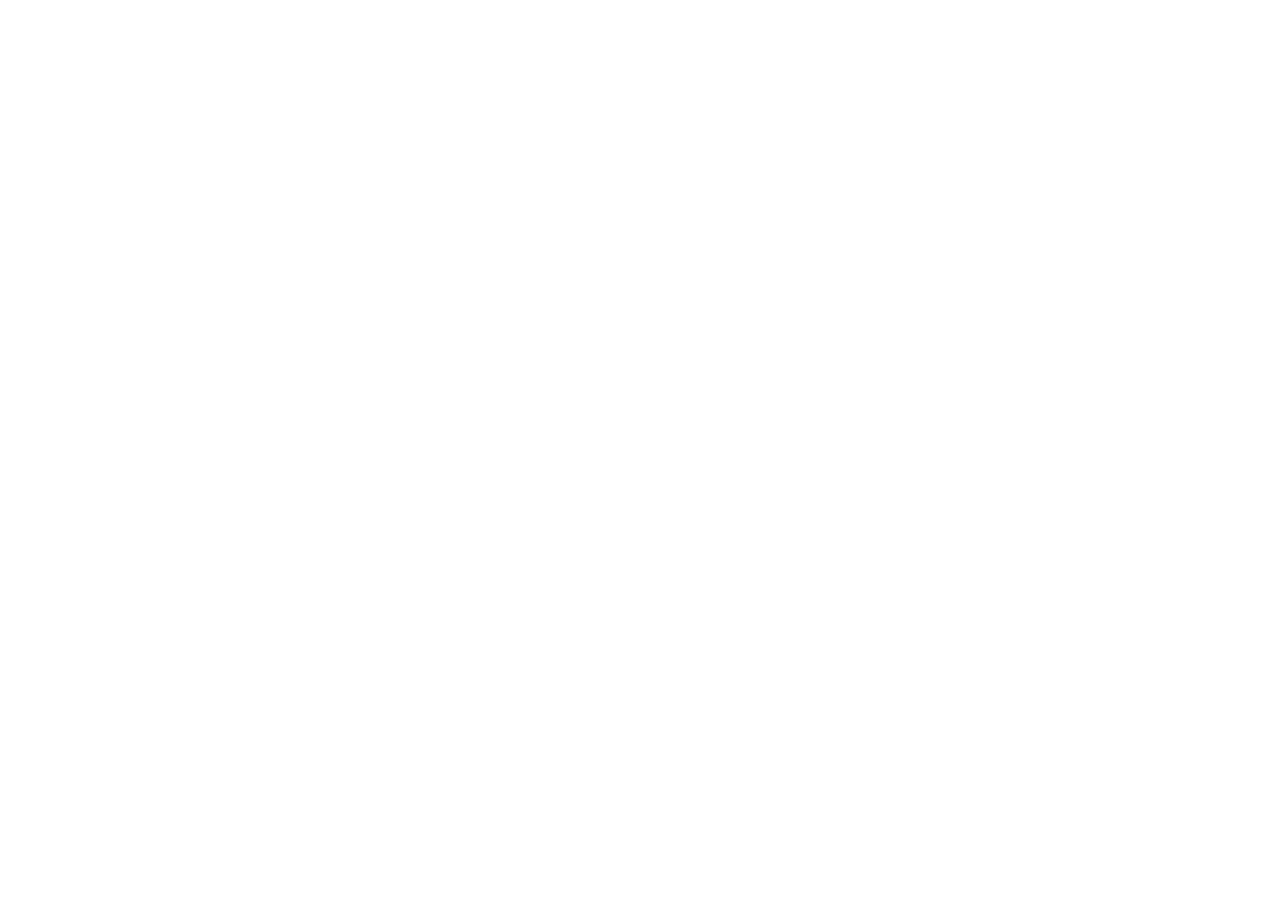
==== index.html @ 41c3ecc8 "Add reset css file" ====
<!DOCTYPE html>
<html lang="en">
<head>
    <meta charset="UTF-8">
    <meta http-equiv="X-UA-Compatible" content="IE=edge">
    <meta name="viewport" content="width=device-width, initial-scale=1.0">
    <title>Document</title>
</head>
<body>
    <div class="image-decor">
        <div class="logo-name">
            <img src="images/odin-lined.png" alt="">
        </div>
    </div>
</body>
</html>
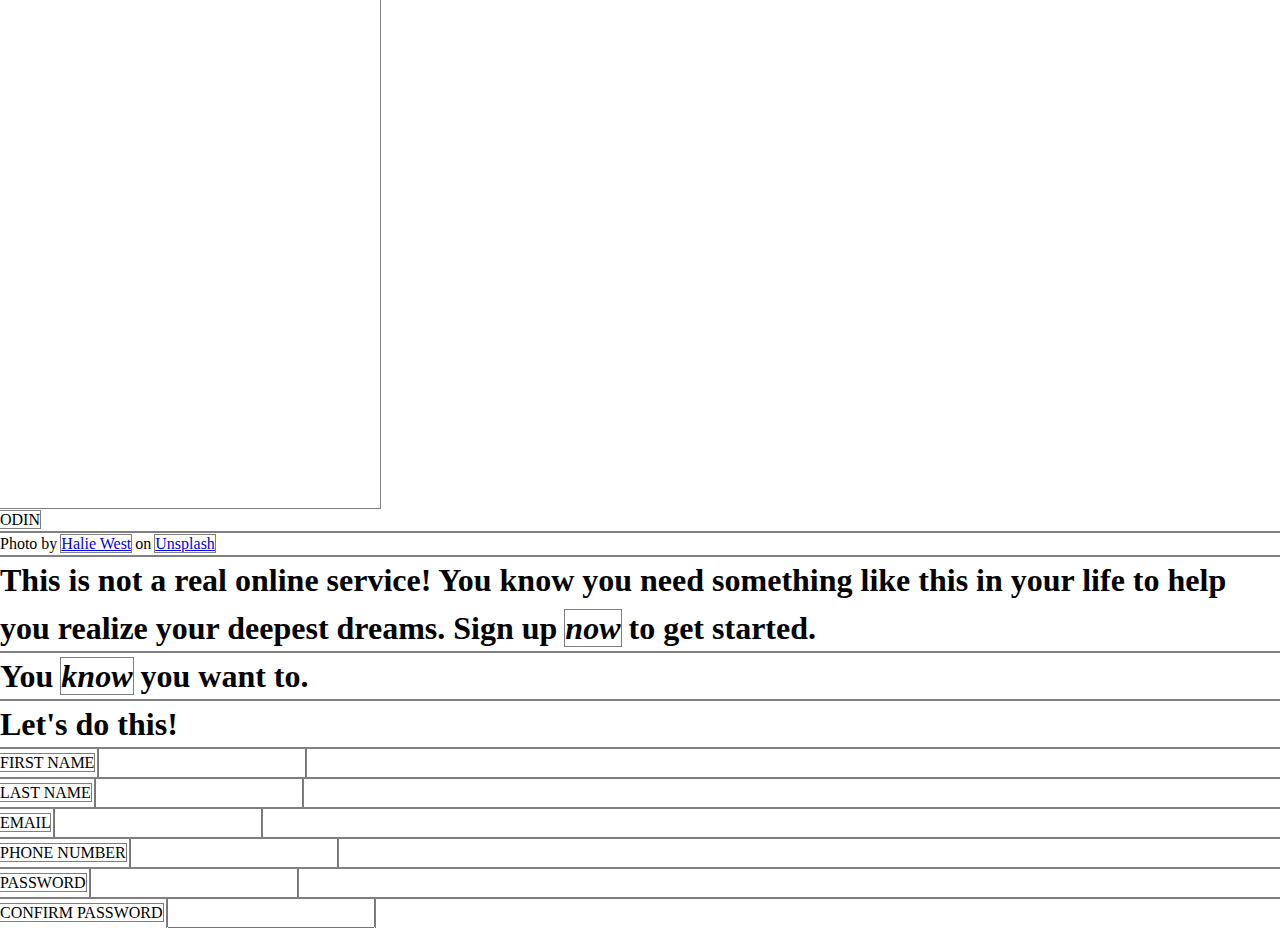
==== commit e1a14d25: "Code form section" ====
--- a/index.html
+++ b/index.html
@@ -1,16 +1,66 @@
 <!DOCTYPE html>
 <html lang="en">
+
 <head>
     <meta charset="UTF-8">
     <meta http-equiv="X-UA-Compatible" content="IE=edge">
     <meta name="viewport" content="width=device-width, initial-scale=1.0">
+    <link rel="stylesheet" href="./styles/reset.css">
+    <link rel="stylesheet" href="./styles/style.css">
     <title>Document</title>
 </head>
+
 <body>
-    <div class="image-decor">
+    <header class="image-decoration">
         <div class="logo-name">
-            <img src="images/odin-lined.png" alt="">
+            <img src="images/odin-lined.png" alt="Company logo">
+            <span>ODIN</span>
         </div>
-    </div>
+        <div class="acknowledgement">
+            Photo by <a href="https://unsplash.com/@haliewestphoto">Halie West</a> on <a
+                href="https://unsplash.com/">Unsplash</a>
+        </div>
+    </header>
+    <main>
+        <section class="pitch">
+            <h1>
+                This is not a real online service! You know you need something like this in your life to help you
+                realize your deepest dreams. Sign up <em>now</em> to get started.
+            </h1>
+            <h1>You <em>know</em> you want to.</h1>
+        </section>
+        <section>
+            <h1>Let's do this!</h1>
+            <form action="" method="post">
+                <div>
+                    <label for="first-name">FIRST NAME</label>
+                    <input type="text" name="first-name" id="first-name">
+                </div>
+                <div>
+                    <label for="last-name">LAST NAME</label>
+                    <input type="text" name="last-name" id="last-name">
+                </div>
+                <div>
+                    <label for="email">EMAIL</label>
+                    <input type="email" name="email" id="email">
+                </div>
+                <div>
+                    <label for="phone-number">PHONE NUMBER</label>
+                    <input type="tel" name="phone-number" id="phone-number">
+                </div>
+                <div>
+                    <label for="password">PASSWORD</label>
+                    <input type="password" name="password" id="password">
+                </div>
+                <div>
+                    <label for="confirm-password">CONFIRM PASSWORD</label>
+                    <input type="password" name="confirm-password" id="confirm-password">
+                </div>
+            </form>
+        </section>
+
+
+    </main>
 </body>
+
 </html>--- a/styles/style.css
+++ b/styles/style.css
@@ -0,0 +1,3 @@
+* {
+    outline: solid 1px gray;
+}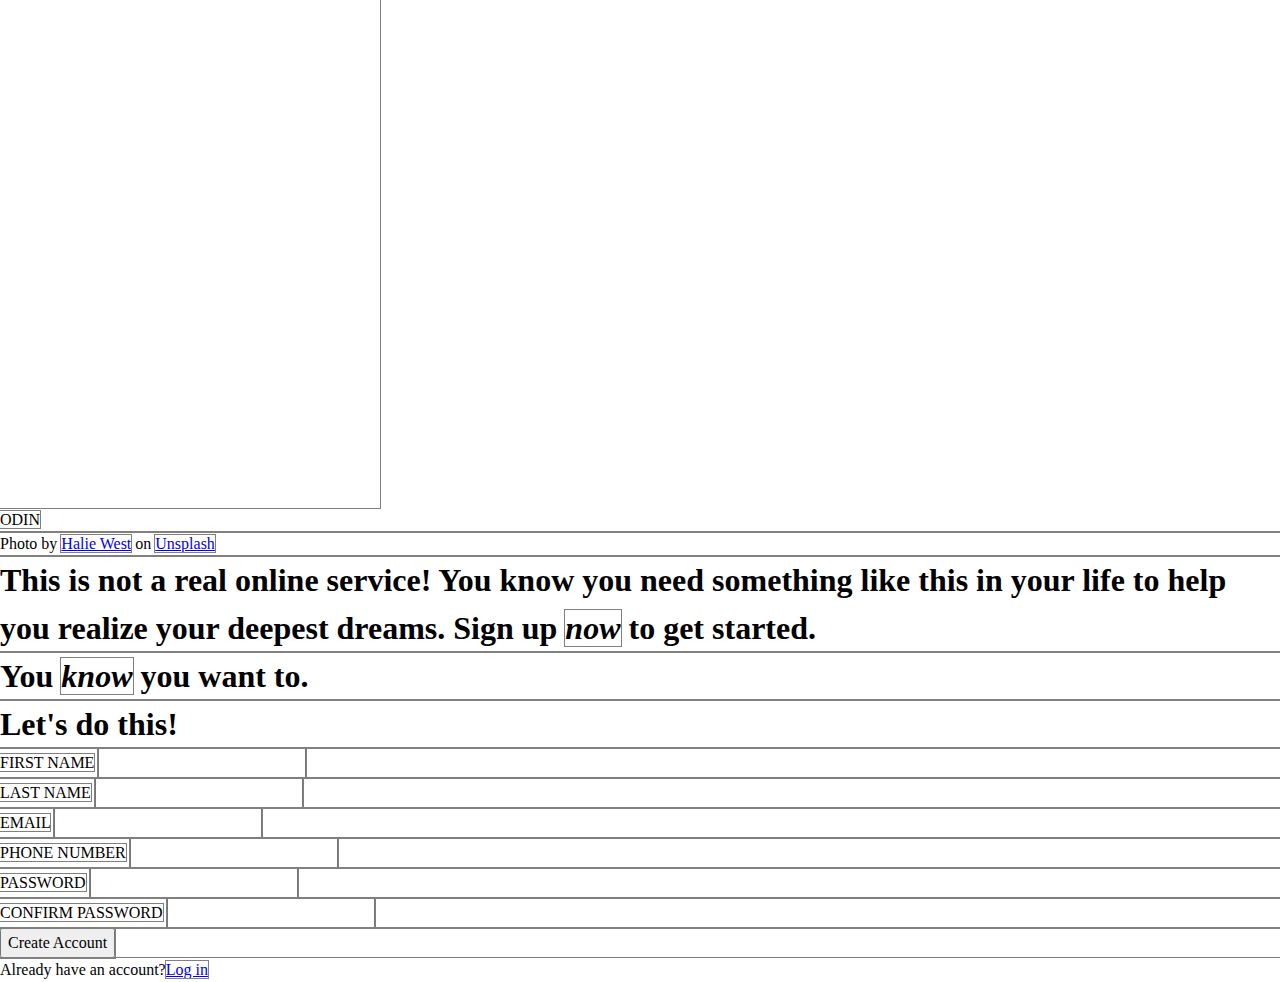
==== commit 57723d1d: "Complete html draft" ====
--- a/index.html
+++ b/index.html
@@ -29,7 +29,7 @@
             </h1>
             <h1>You <em>know</em> you want to.</h1>
         </section>
-        <section>
+        <section class="details">
             <h1>Let's do this!</h1>
             <form action="" method="post">
                 <div>
@@ -58,7 +58,12 @@
                 </div>
             </form>
         </section>
-
+        <section class="login">
+            <button type="submit">Create Account</button>
+            <p>
+                Already have an account?<a href="#">Log in</a>
+            </p>
+        </section>
 
     </main>
 </body>
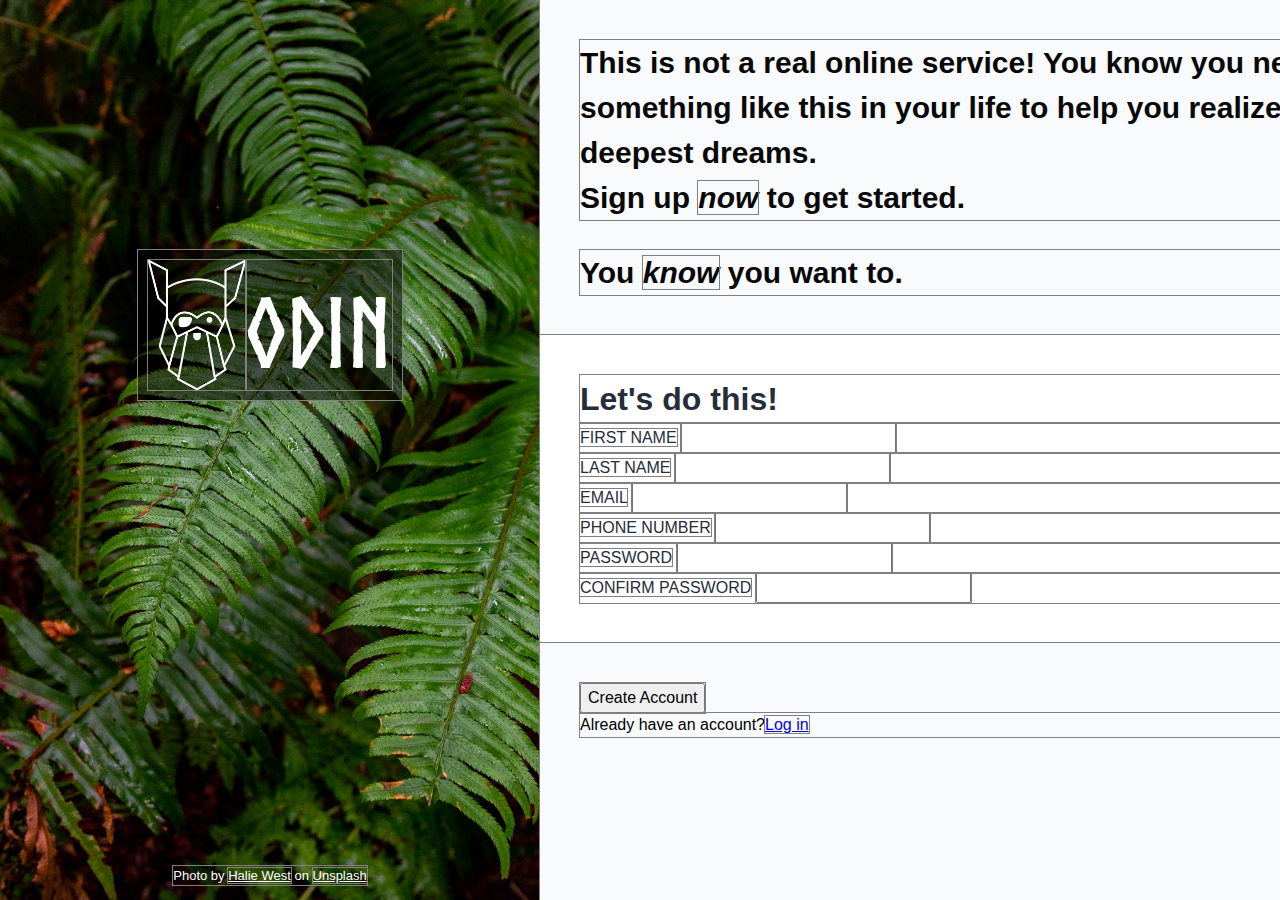
==== commit 56ab7317: "Style top right section" ====
--- a/index.html
+++ b/index.html
@@ -25,7 +25,7 @@
         <section class="pitch">
             <h1>
                 This is not a real online service! You know you need something like this in your life to help you
-                realize your deepest dreams. Sign up <em>now</em> to get started.
+                realize your deepest dreams. <br>Sign up <em>now</em> to get started.
             </h1>
             <h1>You <em>know</em> you want to.</h1>
         </section>
--- a/styles/style.css
+++ b/styles/style.css
@@ -1,3 +1,98 @@
 * {
     outline: solid 1px gray;
+}
+
+:root {
+    --clr-body-background: #202020;
+    --clr-logo-background: rgba(0, 0, 0, 0.5);
+    --clr-section-background1: #F9FAFB;
+    --clr-section-background2: #FFF;
+    --clr-primary-text: #080808;
+    --clr-secondary-text: #252D3A;
+    --font-main: Arial, Helvetica, sans-serif;
+}
+
+@font-face {
+    font-family: norse;
+    src: url("/fonts/Norse-Bold.otf") format("opentype");
+}
+
+body {
+    display: flex;
+    flex-direction: row;
+    justify-content: center;
+    align-items: stretch;
+    width: 1440px;
+    margin: auto;
+    background-color: var(--clr-body-background);
+    font-family: var(--font-main);
+}
+
+header {
+    display: flex;
+    flex-direction: column;
+    justify-content: space-between;
+    align-items: center;
+    width: 540px;
+    background-image: url("/images/halie-west.jpg");
+    background-size: cover;
+    padding-top: 250px;
+    padding-bottom: 15px;
+}
+
+.logo-name {
+    display: flex;
+    flex-direction: row;
+    justify-content: center;
+    height: 150px;
+    background-color: var(--clr-logo-background);
+    padding: 10px;
+}
+
+.logo-name>span {
+    font-family: norse, sans-serif;
+    color: white;
+    font-size: 6rem;
+}
+
+.acknowledgement {
+    color: white;
+    font-size: 0.8125rem;
+}
+
+.acknowledgement>a {
+    color: white;
+}
+
+main {
+    display: flex;
+    flex-direction: column;
+    width: 900px;
+}
+
+section {
+    padding: 40px;
+
+}
+
+.pitch {
+    flex: 3;
+    display: flex;
+    flex-direction: column;
+    justify-content: end;
+    background-color: var(--clr-section-background1);
+    color: var(--clr-primary-text);
+    gap: 30px;
+    font-size: .938rem;
+}
+
+.details {
+    flex: 2;
+    background-color: var(--clr-section-background2);
+    color: var(--clr-secondary-text);
+}
+
+.login {
+    flex: 3;
+    background-color: var(--clr-section-background1);
 }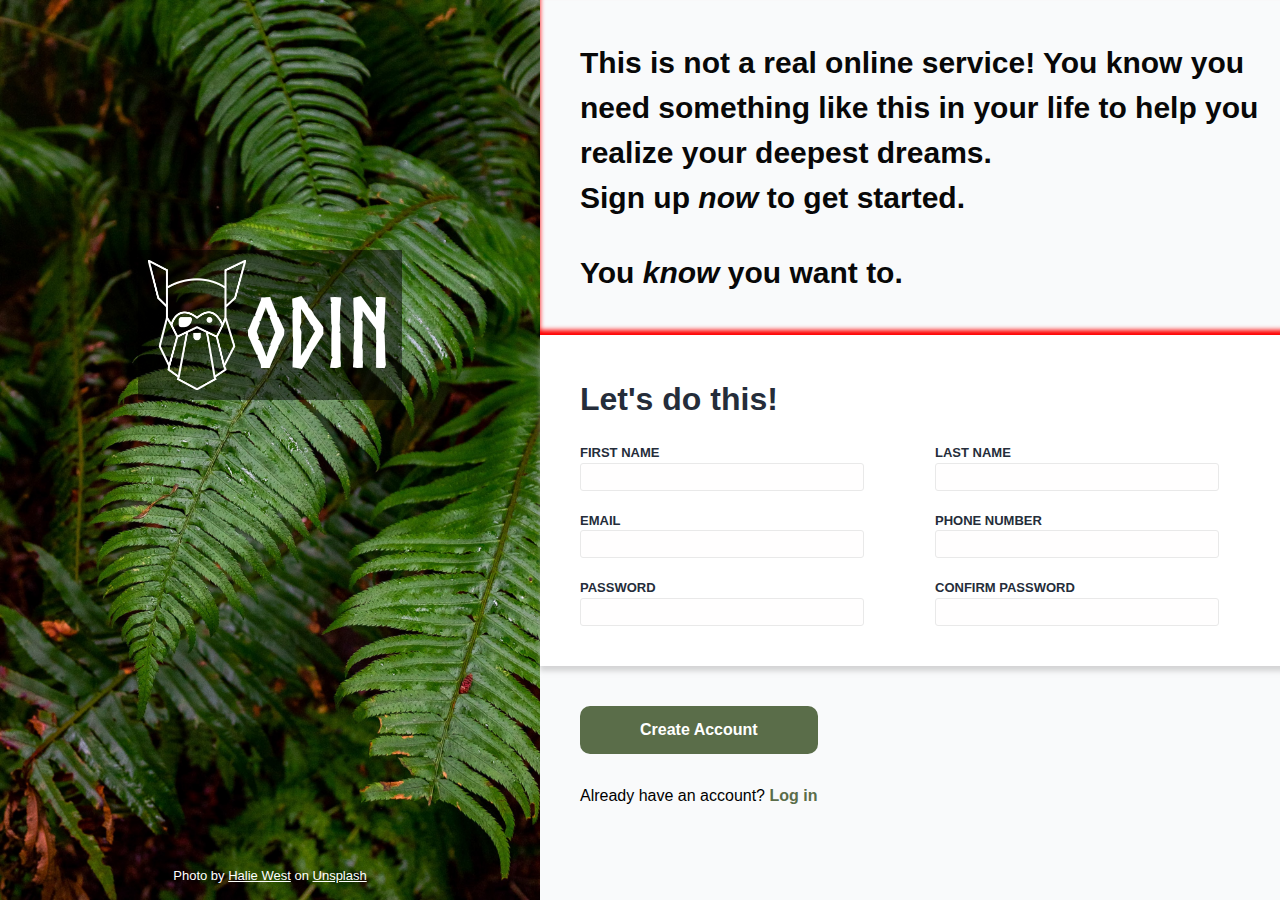
==== commit b46d3dbf: "Style login section" ====
--- a/index.html
+++ b/index.html
@@ -61,7 +61,7 @@
         <section class="login">
             <button type="submit">Create Account</button>
             <p>
-                Already have an account?<a href="#">Log in</a>
+                Already have an account?<a href="#"> Log in</a>
             </p>
         </section>
 
--- a/styles/style.css
+++ b/styles/style.css
@@ -1,5 +1,5 @@
 * {
-    outline: solid 1px gray;
+    /* outline: solid 1px gray;  */
 }
 
 :root {
@@ -7,8 +7,13 @@
     --clr-logo-background: rgba(0, 0, 0, 0.5);
     --clr-section-background1: #F9FAFB;
     --clr-section-background2: #FFF;
+    --clr-section-shadow: rgba(175, 175, 175, 0.5);
     --clr-primary-text: #080808;
     --clr-secondary-text: #252D3A;
+    --clr-input-border: #E9E9E9;
+    --clr-input-background: #FFFEFE;
+    --clr-button-background: #5a6d49;
+    --font-logo: norse, sans-serif;
     --font-main: Arial, Helvetica, sans-serif;
 }
 
@@ -38,6 +43,7 @@
     background-size: cover;
     padding-top: 250px;
     padding-bottom: 15px;
+
 }
 
 .logo-name {
@@ -50,7 +56,7 @@
 }
 
 .logo-name>span {
-    font-family: norse, sans-serif;
+    font-family: var(--font-logo);
     color: white;
     font-size: 6rem;
 }
@@ -71,7 +77,7 @@
 }
 
 section {
-    padding: 40px;
+    padding: 40px 150px 40px 40px;
 
 }
 
@@ -84,15 +90,70 @@
     color: var(--clr-primary-text);
     gap: 30px;
     font-size: .938rem;
+    box-shadow: 0px -5px 5px red inset;
+    /* box-shadow: 0px -5px 5px var(--clr-section-shadow) inset; */
 }
 
 .details {
     flex: 2;
+    display: flex;
+    flex-direction: column;
+    justify-content: space-between;
+    align-items: stretch;
+    gap: 20px;
     background-color: var(--clr-section-background2);
     color: var(--clr-secondary-text);
+    box-shadow: 0px 5px 5px var(--clr-section-shadow);
+}
+
+form {
+    display: grid;
+    grid-template-columns: 1fr 1fr;
+    grid-template-rows: 1fr 1fr 1fr;
+    row-gap: 20px;
+}
+
+form>div {
+    display: flex;
+    flex-direction: column;
+    align-items: flex-start;
+}
+
+label {
+    font-size: 0.813rem;
+    font-weight: 600;
+}
+
+input {
+    appearance: none;
+    background-color: var(--clr-input-background);
+    border: solid 1px var(--clr-input-border);
+    border-radius: 3px;
+    width: 80%;
 }
 
 .login {
+    z-index: -1;
     flex: 3;
     background-color: var(--clr-section-background1);
+    display: flex;
+    flex-direction: column;
+    justify-content: flex-start;
+    align-items: flex-start;
+    gap: 30px;
+}
+
+button {
+    background-color: var(--clr-button-background);
+    color: white;
+    border: none;
+    padding: 12px 60px;
+    font-weight: bold;
+    border-radius: 10px;
+}
+
+p>a {
+    text-decoration: none;
+    color: var(--clr-button-background);
+    font-weight: bold;
 }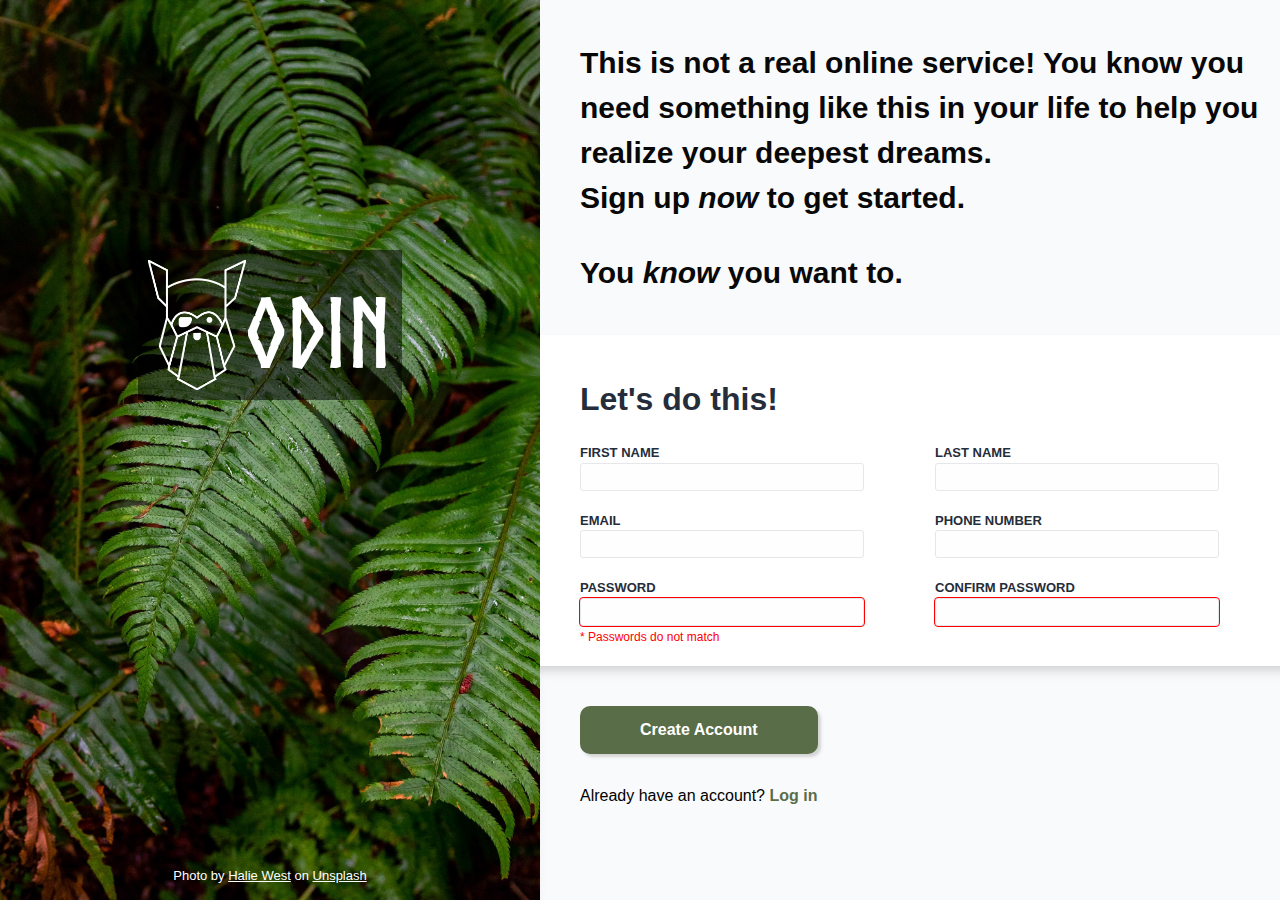
==== commit 2545573c: "Complete css and started js file" ====
--- a/index.html
+++ b/index.html
@@ -7,6 +7,7 @@
     <meta name="viewport" content="width=device-width, initial-scale=1.0">
     <link rel="stylesheet" href="./styles/reset.css">
     <link rel="stylesheet" href="./styles/style.css">
+    <script src="./scripts/script.js" defer></script>
     <title>Document</title>
 </head>
 
@@ -50,11 +51,11 @@
                 </div>
                 <div>
                     <label for="password">PASSWORD</label>
-                    <input type="password" name="password" id="password">
+                    <input type="password" name="password" id="password" class="password error">
                 </div>
                 <div>
                     <label for="confirm-password">CONFIRM PASSWORD</label>
-                    <input type="password" name="confirm-password" id="confirm-password">
+                    <input type="password" name="confirm-password" id="confirm-password" class="confirm-password error">
                 </div>
             </form>
         </section>
--- a/styles/style.css
+++ b/styles/style.css
@@ -7,12 +7,12 @@
     --clr-logo-background: rgba(0, 0, 0, 0.5);
     --clr-section-background1: #F9FAFB;
     --clr-section-background2: #FFF;
-    --clr-section-shadow: rgba(175, 175, 175, 0.5);
+    --clr-shadow: rgba(175, 175, 175, 0.5);
     --clr-primary-text: #080808;
     --clr-secondary-text: #252D3A;
-    --clr-input-border: #E9E9E9;
+    --clr-input-border: #E5E7EB;
     --clr-input-background: #FFFEFE;
-    --clr-button-background: #5a6d49;
+    --clr-button-background: #596D48;
     --font-logo: norse, sans-serif;
     --font-main: Arial, Helvetica, sans-serif;
 }
@@ -90,8 +90,7 @@
     color: var(--clr-primary-text);
     gap: 30px;
     font-size: .938rem;
-    box-shadow: 0px -5px 5px red inset;
-    /* box-shadow: 0px -5px 5px var(--clr-section-shadow) inset; */
+    box-shadow: 0px 0px 5px -4px var(--clr-shadow) inset;
 }
 
 .details {
@@ -103,7 +102,6 @@
     gap: 20px;
     background-color: var(--clr-section-background2);
     color: var(--clr-secondary-text);
-    box-shadow: 0px 5px 5px var(--clr-section-shadow);
 }
 
 form {
@@ -111,6 +109,7 @@
     grid-template-columns: 1fr 1fr;
     grid-template-rows: 1fr 1fr 1fr;
     row-gap: 20px;
+    position: relative;
 }
 
 form>div {
@@ -130,10 +129,16 @@
     border: solid 1px var(--clr-input-border);
     border-radius: 3px;
     width: 80%;
+    padding-left: 10px;
+}
+
+input:hover,
+input:focus {
+    outline: 1px solid blue;
+    box-shadow: 3px 3px 3px var(--clr-shadow);
 }
 
 .login {
-    z-index: -1;
     flex: 3;
     background-color: var(--clr-section-background1);
     display: flex;
@@ -141,6 +146,7 @@
     justify-content: flex-start;
     align-items: flex-start;
     gap: 30px;
+    box-shadow: 0px 10px 10px -5px var(--clr-shadow) inset;
 }
 
 button {
@@ -150,10 +156,23 @@
     padding: 12px 60px;
     font-weight: bold;
     border-radius: 10px;
+    box-shadow: 3px 3px 3px var(--clr-shadow);
 }
 
-p>a {
+p > a {
     text-decoration: none;
     color: var(--clr-button-background);
     font-weight: bold;
+}
+
+.error {
+    outline: 1px solid red;
+}
+
+form::after {
+    position: absolute;
+    bottom: -20px;
+    content: "* Passwords do not match";
+    color: red;
+    font-size: 00.75rem;
 }